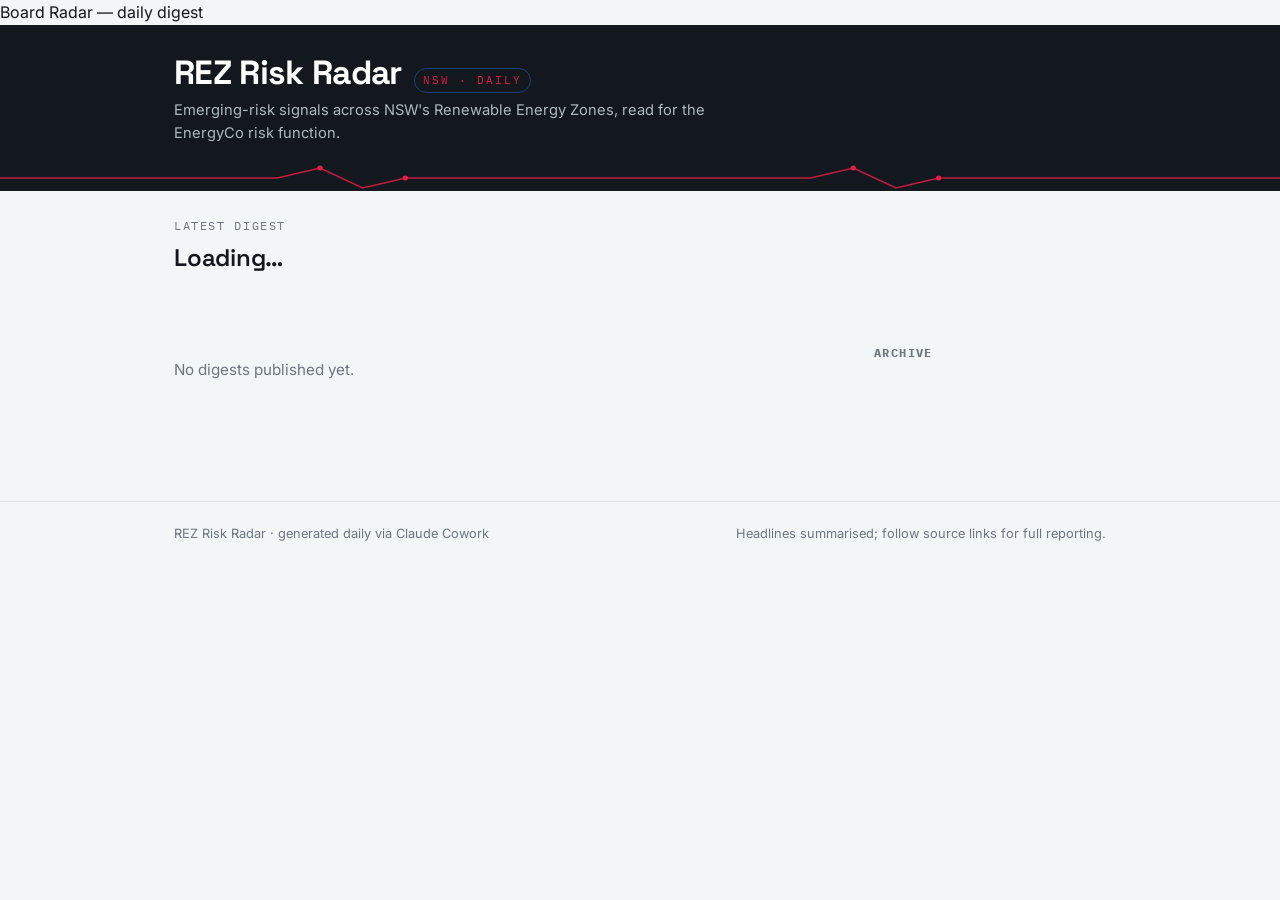
==== index.html @ 26861f56 "Initial Risk, Finance & Board Radar site" ====
<!DOCTYPE html>
<html lang="en-AU">
<head>
  <meta charset="utf-8">
  <meta name="viewport" content="width=device-width, initial-scale=1">
  <title>Risk, Finance <title>REZ Risk Radar — NSW EnergyCo daily digest</title> Board Radar — daily digest</title>
  <meta name="description" content="A daily risk-intelligence digest tracking emerging signals across NSW's Renewable Energy Zones.">
  <link rel="preconnect" href="https://fonts.googleapis.com">
  <link rel="preconnect" href="https://fonts.gstatic.com" crossorigin>
  <link href="https://fonts.googleapis.com/css2?family=Space+Grotesk:wght@500;600;700&family=Inter:wght@400;500;600&family=IBM+Plex+Mono:wght@400;500;600&display=swap" rel="stylesheet">
  <link rel="stylesheet" href="assets/styles.css">
</head>
<body>
  <header class="masthead">
    <div class="wrap">
      <div class="brand">
        <h1 id="brand-title">REZ Risk Radar</h1>
        <span class="mark">NSW · Daily</span>
      </div>
      <p class="tagline" id="tagline">Emerging-risk signals across NSW's Renewable Energy Zones, read for the EnergyCo risk function.</p>
    </div>
    <svg class="voltage" viewBox="0 0 1200 26" preserveAspectRatio="none" aria-hidden="true">
      <path d="M0,13 L260,13 L300,3 L340,23 L380,13 L760,13 L800,3 L840,23 L880,13 L1200,13"/>
      <circle cx="300" cy="3" r="2.5"/><circle cx="380" cy="13" r="2.5"/>
      <circle cx="800" cy="3" r="2.5"/><circle cx="880" cy="13" r="2.5"/>
    </svg>
  </header>

  <main class="wrap">
    <div class="digest-head">
      <div class="eyebrow">Latest digest</div>
      <div class="digest-date" id="digest-date">Loading…</div>
      <p class="posture" id="posture"></p>
      <div class="counts" id="counts"></div>
    </div>

    <div class="shell">
      <div id="body"><div class="loading">Loading signals…</div></div>
      <aside class="rail">
        <h2>Archive</h2>
        <ul class="archive" id="archive"></ul>
      </aside>
    </div>
  </main>

  <footer>
    <div class="wrap">
      <span>REZ Risk Radar · generated daily via Claude Cowork</span>
      <span>Headlines summarised; follow source links for full reporting.</span>
    </div>
  </footer>

  <script src="assets/app.js"></script>
</body>
</html>
---- assets/styles.css ----
/* ============================================================
   REZ Risk Radar — design system
   Display: Space Grotesk · Body: Inter · Data: IBM Plex Mono
   Severity busbar spines + voltage-line masthead motif.
   ============================================================ */

:root {
  --ink:        #12181d;
  --ink-soft:   #3a444d;
  --muted:      #6b7680;
  --paper:      #f3f6f6;
  --surface:    #ffffff;
  --line:       #dce3e3;
  --line-soft:  #e9eeee;

  --accent:     #6b1f3a;   /* deep institutional blue */
  --accent-live:#e11d48;   /* "live wire" cyan-blue    */

  --act:        #b42318;  --act-bg:    #fef3f2;  --act-line:    #fda29b;
  --watch:      #b54708;  --watch-bg:  #fffaeb;  --watch-line:  #fec84b;
  --inform:     #155e75;  --inform-bg: #ecfdff;  --inform-line: #67e8f9;

  --r: 10px;
  --maxw: 980px;
  --shadow: 0 1px 2px rgba(18,24,29,.04), 0 8px 24px -16px rgba(18,24,29,.18);
}

* { box-sizing: border-box; }

html { -webkit-text-size-adjust: 100%; }

body {
  margin: 0;
  background: var(--paper);
  color: var(--ink);
  font-family: "Inter", system-ui, -apple-system, sans-serif;
  font-size: 16px;
  line-height: 1.55;
  -webkit-font-smoothing: antialiased;
}

a { color: var(--accent); text-decoration: none; }
a:hover { color: var(--accent-live); text-decoration: underline; text-underline-offset: 2px; }

:focus-visible { outline: 2px solid var(--accent-live); outline-offset: 2px; border-radius: 3px; }

.wrap { max-width: var(--maxw); margin: 0 auto; padding: 0 24px; }

/* ---------- Masthead ---------- */
.masthead {
  background: var(--ink);
  color: #fff;
  padding: 30px 0 0;
  position: relative;
  overflow: hidden;
}
.masthead .wrap { position: relative; z-index: 2; }
.brand {
  display: flex; align-items: baseline; gap: 12px; flex-wrap: wrap;
}
.brand h1 {
  font-family: "Space Grotesk", sans-serif;
  font-weight: 700;
  font-size: clamp(1.5rem, 4vw, 2.1rem);
  letter-spacing: -.02em;
  margin: 0;
  line-height: 1.05;
}
.brand .mark {
  font-family: "IBM Plex Mono", monospace;
  font-size: .7rem; letter-spacing: .18em; text-transform: uppercase;
  color: var(--accent-live);
  border: 1px solid rgba(45,125,255,.4);
  padding: 3px 8px; border-radius: 999px;
}
.tagline {
  color: #aeb8c0; font-size: .92rem; margin: 6px 0 0;
  max-width: 60ch;
}
/* voltage line motif */
.voltage {
  display: block; width: 100%; height: 26px; margin-top: 20px;
}
.voltage path { stroke: var(--accent-live); stroke-width: 1.5; fill: none; opacity: .85; }
.voltage circle { fill: var(--accent-live); }

/* ---------- Digest header (date + posture) ---------- */
.digest-head { padding: 26px 0 6px; }
.eyebrow {
  font-family: "IBM Plex Mono", monospace;
  font-size: .72rem; letter-spacing: .14em; text-transform: uppercase;
  color: var(--muted);
}
.digest-date {
  font-family: "Space Grotesk", sans-serif; font-weight: 600;
  font-size: clamp(1.15rem, 3vw, 1.5rem); margin: 4px 0 10px; letter-spacing: -.01em;
}
.posture {
  font-size: 1.02rem; color: var(--ink-soft); margin: 0 0 16px; max-width: 70ch;
}

/* counts strip */
.counts { display: flex; gap: 10px; flex-wrap: wrap; margin: 0 0 6px; }
.count {
  display: inline-flex; align-items: baseline; gap: 7px;
  font-family: "IBM Plex Mono", monospace; font-size: .78rem;
  padding: 6px 11px; border-radius: 999px; border: 1px solid var(--line);
  background: var(--surface); text-transform: uppercase; letter-spacing: .08em;
}
.count b { font-size: 1rem; }
.count.act    { color: var(--act);    border-color: var(--act-line); }
.count.watch  { color: var(--watch);  border-color: var(--watch-line); }
.count.inform { color: var(--inform); border-color: var(--inform-line); }

/* ---------- Layout ---------- */
.shell { display: grid; grid-template-columns: 1fr 232px; gap: 40px; padding: 14px 0 80px; }
@media (max-width: 820px) { .shell { grid-template-columns: 1fr; } .rail { order: -1; } }

/* ---------- Sections ---------- */
.section { margin: 26px 0 0; }
.section > h2 {
  font-family: "Space Grotesk", sans-serif; font-size: 1.05rem; font-weight: 600;
  letter-spacing: -.01em; margin: 0 0 12px; padding-bottom: 8px;
  border-bottom: 1px solid var(--line);
  display: flex; align-items: center; justify-content: space-between;
}
.section > h2 .tally { font-family: "IBM Plex Mono", monospace; font-size: .72rem; color: var(--muted); font-weight: 400; }

/* item card with severity busbar spine */
.item {
  position: relative;
  background: var(--surface);
  border: 1px solid var(--line-soft);
  border-radius: var(--r);
  padding: 14px 16px 14px 18px;
  margin: 0 0 10px;
  box-shadow: var(--shadow);
}
.item::before {
  content: ""; position: absolute; left: 0; top: 0; bottom: 0; width: 4px;
  border-radius: var(--r) 0 0 var(--r);
}
.item.act::before    { background: var(--act); }
.item.watch::before  { background: var(--watch); }
.item.inform::before { background: var(--inform); }

.item-top { display: flex; align-items: center; gap: 9px; margin-bottom: 5px; flex-wrap: wrap; }
.sev {
  font-family: "IBM Plex Mono", monospace; font-size: .66rem; font-weight: 600;
  letter-spacing: .1em; text-transform: uppercase; padding: 2px 7px; border-radius: 4px;
}
.sev.act    { color: var(--act);    background: var(--act-bg); }
.sev.watch  { color: var(--watch);  background: var(--watch-bg); }
.sev.inform { color: var(--inform); background: var(--inform-bg); }

.rez-tag {
  font-family: "IBM Plex Mono", monospace; font-size: .66rem; color: var(--accent);
  background: #eef3fc; padding: 2px 7px; border-radius: 4px; letter-spacing: .04em;
}

.item h3 { font-size: 1.02rem; font-weight: 600; margin: 2px 0 5px; line-height: 1.35; letter-spacing: -.01em; }
.item p  { margin: 0 0 8px; color: var(--ink-soft); font-size: .95rem; }
.sowhat {
  font-size: .9rem; color: var(--ink); background: var(--paper);
  border-left: 2px solid var(--line); padding: 7px 11px; border-radius: 0 6px 6px 0; margin: 0 0 9px;
}
.sowhat b { font-family: "IBM Plex Mono", monospace; font-size: .66rem; letter-spacing: .1em; text-transform: uppercase; color: var(--muted); display: block; margin-bottom: 2px; }

.item-meta { display: flex; align-items: center; gap: 8px; flex-wrap: wrap; font-size: .8rem; color: var(--muted); }
.item-meta .src { font-weight: 500; color: var(--ink-soft); }
.paywall { font-family: "IBM Plex Mono", monospace; font-size: .64rem; letter-spacing: .06em; text-transform: uppercase; color: var(--watch); border: 1px solid var(--watch-line); padding: 1px 6px; border-radius: 4px; }

/* ---------- Rail / archive ---------- */
.rail h2 {
  font-family: "IBM Plex Mono", monospace; font-size: .72rem; letter-spacing: .12em;
  text-transform: uppercase; color: var(--muted); margin: 26px 0 12px;
}
.archive { list-style: none; margin: 0; padding: 0; }
.archive li { margin: 0 0 2px; }
.archive a {
  display: flex; justify-content: space-between; align-items: center; gap: 8px;
  padding: 8px 10px; border-radius: 7px; font-size: .85rem; color: var(--ink-soft);
}
.archive a:hover { background: var(--surface); text-decoration: none; }
.archive a.current { background: var(--surface); color: var(--ink); font-weight: 600; box-shadow: var(--shadow); }
.archive .date { font-family: "IBM Plex Mono", monospace; font-size: .78rem; }
.archive .dots { display: inline-flex; gap: 3px; }
.dot { width: 7px; height: 7px; border-radius: 50%; }
.dot.act { background: var(--act); } .dot.watch { background: var(--watch); } .dot.inform { background: var(--inform); }

/* ---------- States / footer ---------- */
.empty, .loading { padding: 40px 0; color: var(--muted); font-size: .95rem; }
.error { padding: 14px 16px; background: var(--act-bg); border: 1px solid var(--act-line); color: var(--act); border-radius: var(--r); font-size: .9rem; }
footer { border-top: 1px solid var(--line); padding: 22px 0 50px; color: var(--muted); font-size: .8rem; }
footer .wrap { display: flex; justify-content: space-between; gap: 16px; flex-wrap: wrap; }

/* fade-up, motion-safe only */
@media (prefers-reduced-motion: no-preference) {
  .item, .section { animation: rise .4s ease both; }
  @keyframes rise { from { opacity: 0; transform: translateY(6px); } to { opacity: 1; transform: none; } }
}
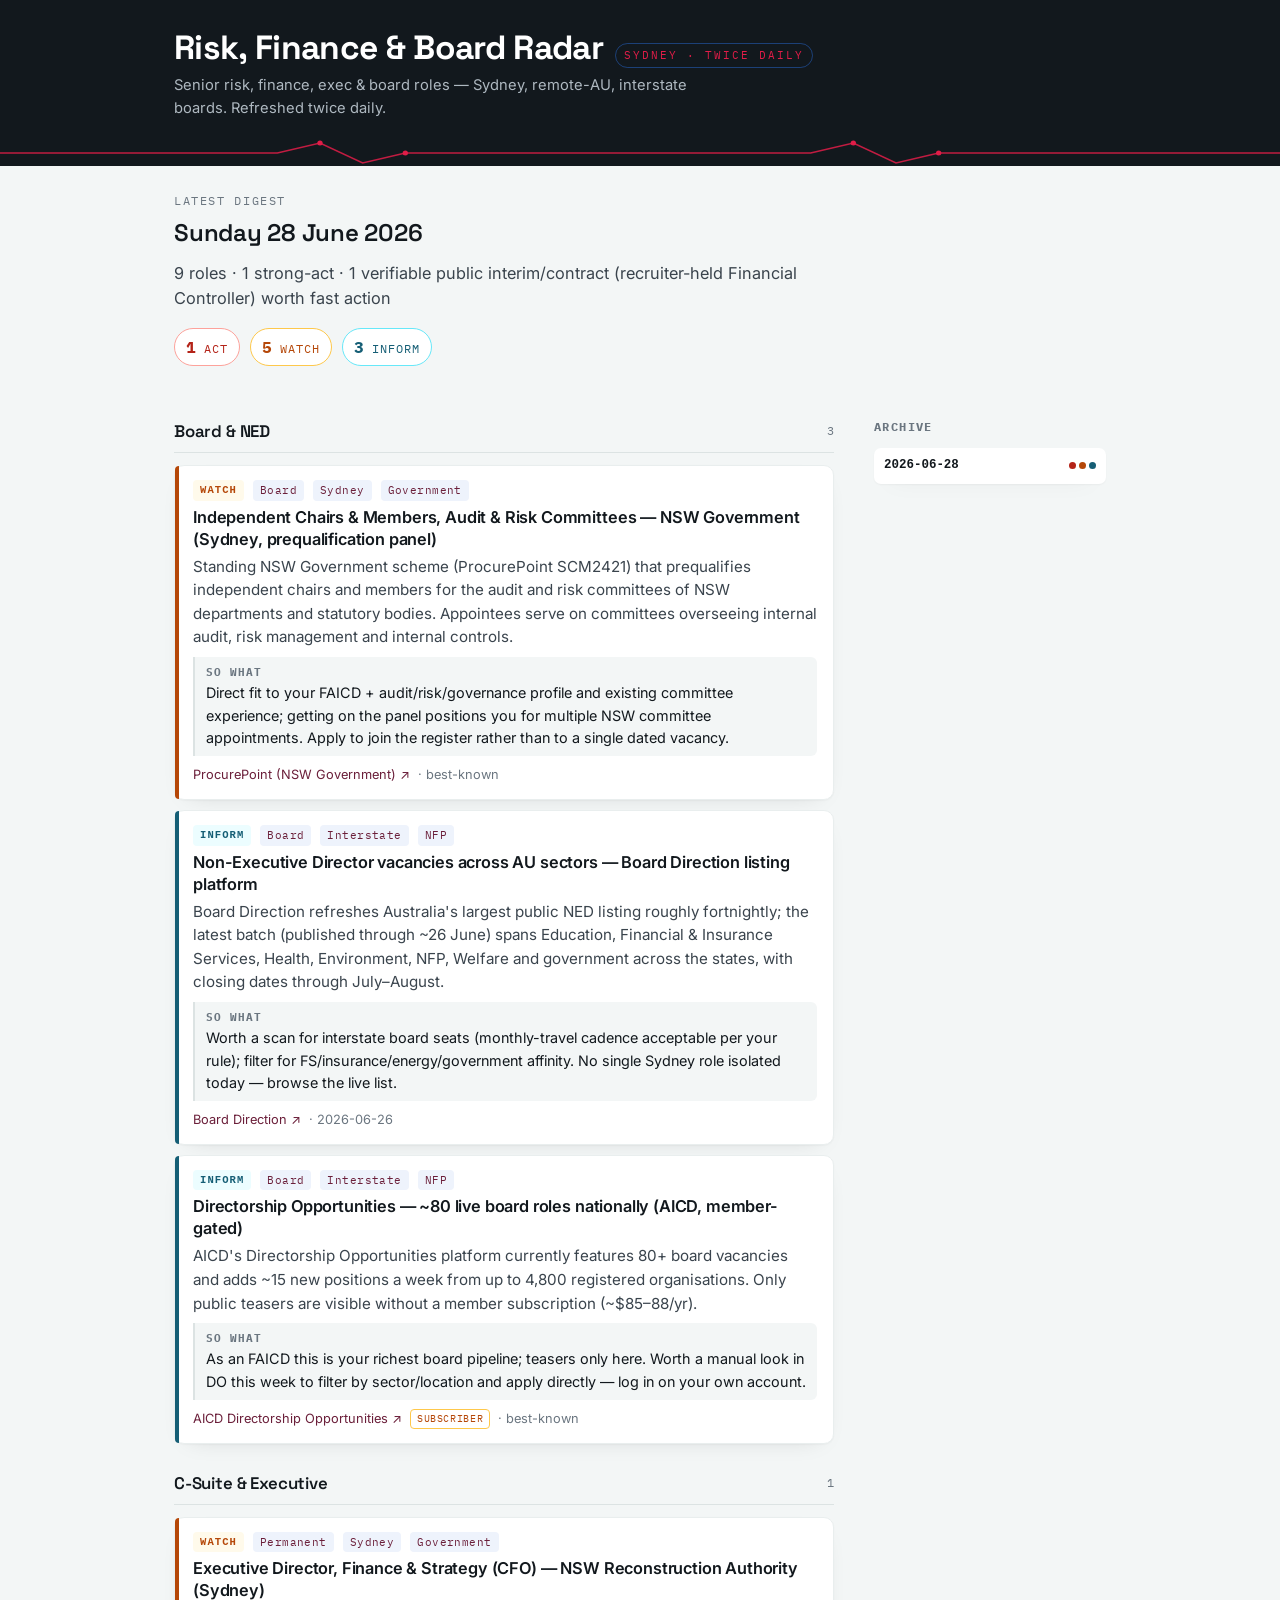
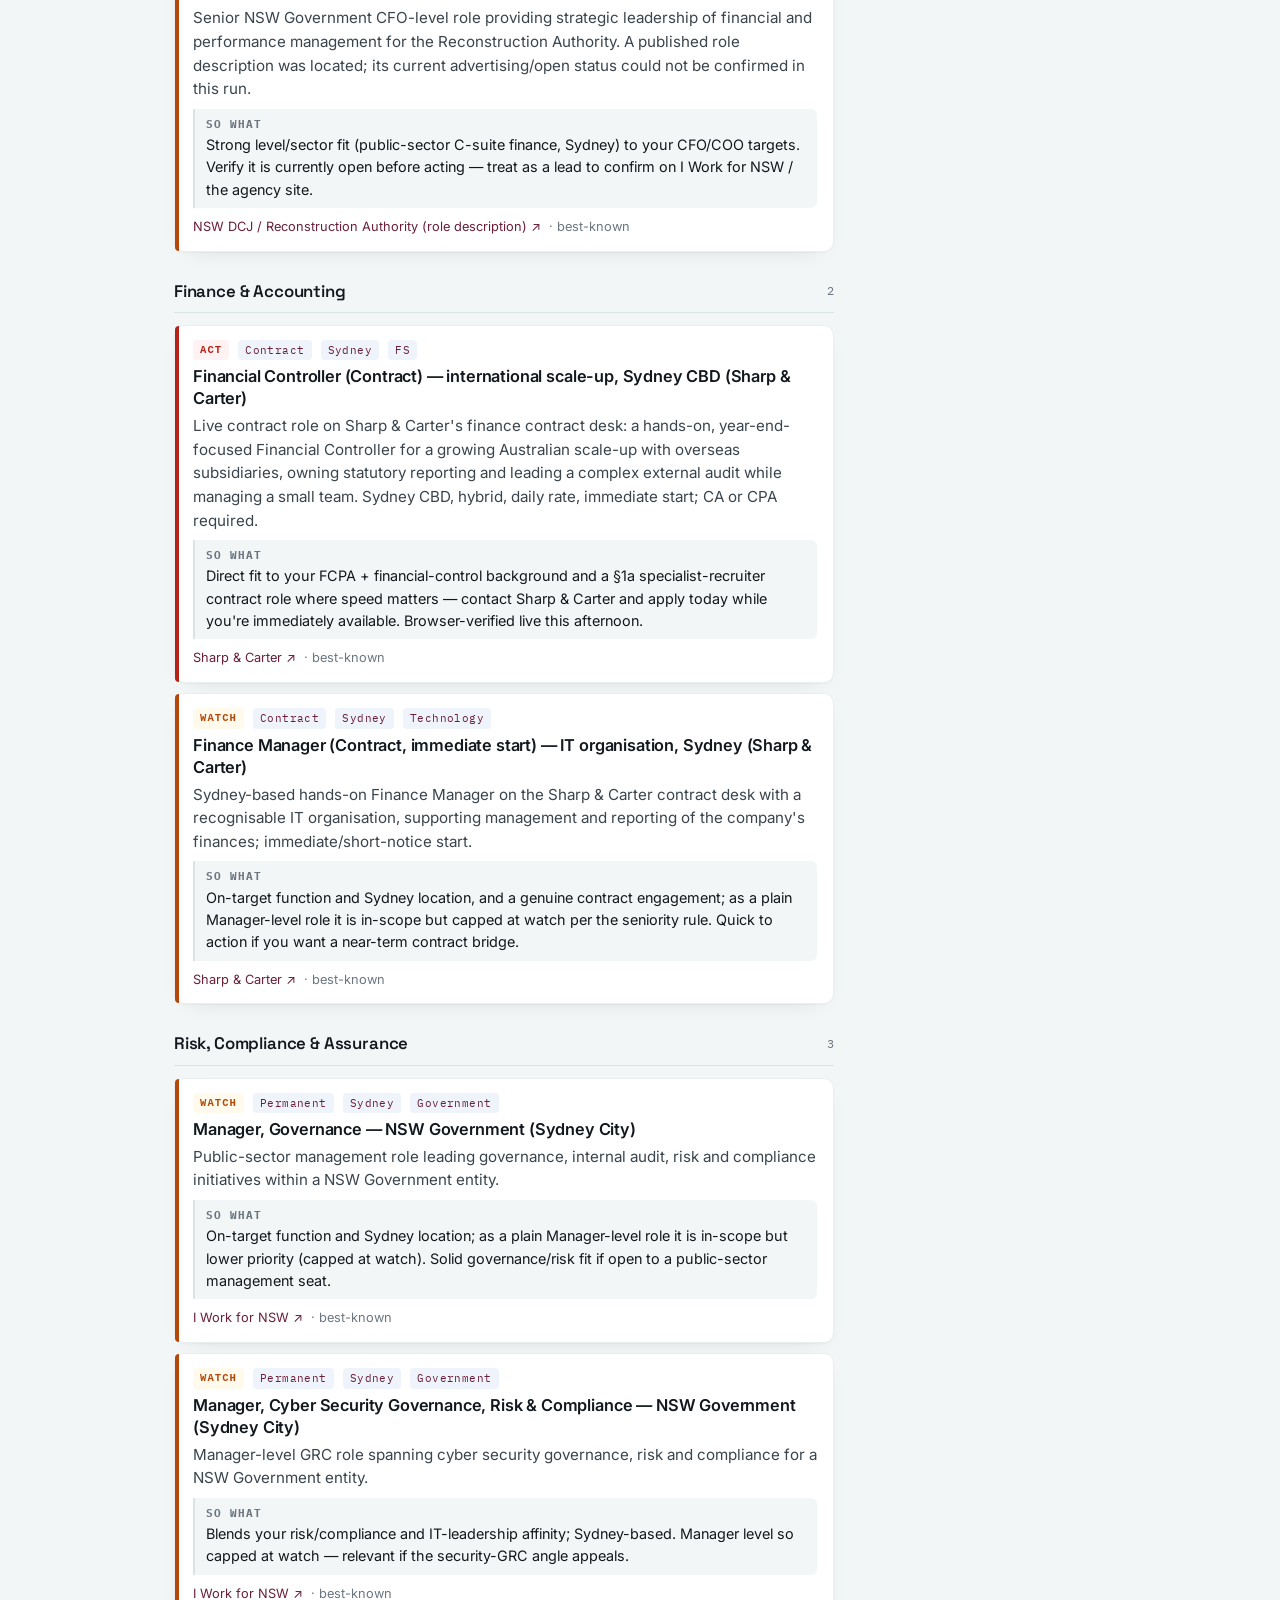
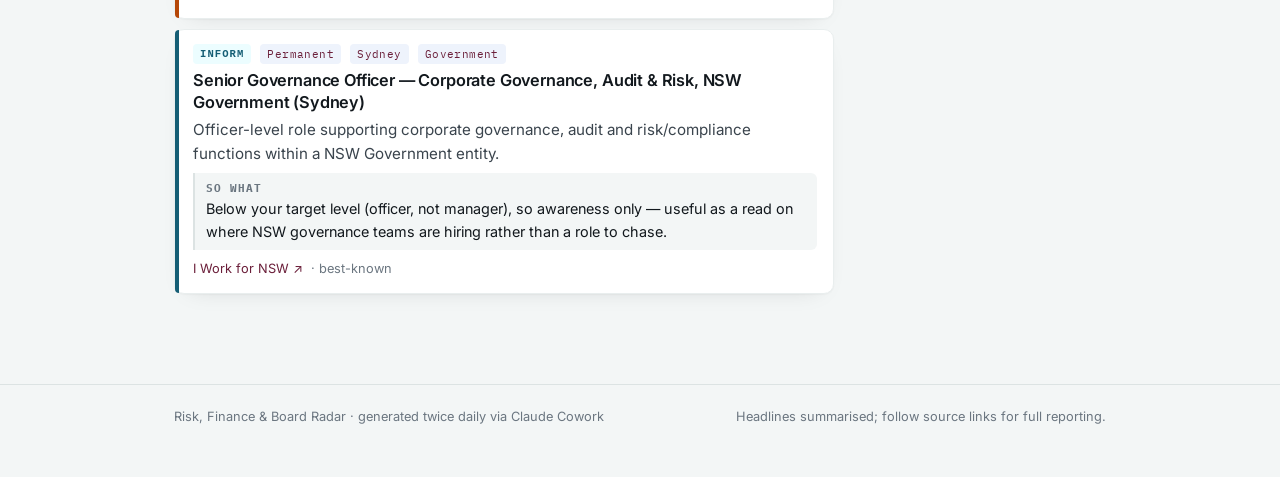
==== commit 79f53e02: "digest: 2026-06-28 (auto)" ====
--- a/index.html
+++ b/index.html
@@ -3,8 +3,8 @@
 <head>
   <meta charset="utf-8">
   <meta name="viewport" content="width=device-width, initial-scale=1">
-  <title>Risk, Finance <title>REZ Risk Radar — NSW EnergyCo daily digest</title> Board Radar — daily digest</title>
-  <meta name="description" content="A daily risk-intelligence digest tracking emerging signals across NSW's Renewable Energy Zones.">
+  <title>Risk, Finance &amp; Board Radar — daily digest</title>
+  <meta name="description" content="A twice-daily scan of senior risk, finance, executive and board roles across Sydney, remote-AU and interstate boards.">
   <link rel="preconnect" href="https://fonts.googleapis.com">
   <link rel="preconnect" href="https://fonts.gstatic.com" crossorigin>
   <link href="https://fonts.googleapis.com/css2?family=Space+Grotesk:wght@500;600;700&family=Inter:wght@400;500;600&family=IBM+Plex+Mono:wght@400;500;600&display=swap" rel="stylesheet">
@@ -14,10 +14,10 @@
   <header class="masthead">
     <div class="wrap">
       <div class="brand">
-        <h1 id="brand-title">REZ Risk Radar</h1>
-        <span class="mark">NSW · Daily</span>
+        <h1 id="brand-title">Risk, Finance &amp; Board Radar</h1>
+        <span class="mark">Sydney · Twice daily</span>
       </div>
-      <p class="tagline" id="tagline">Emerging-risk signals across NSW's Renewable Energy Zones, read for the EnergyCo risk function.</p>
+      <p class="tagline" id="tagline">Senior risk, finance, exec &amp; board roles — Sydney, remote-AU, interstate boards. Refreshed twice daily.</p>
     </div>
     <svg class="voltage" viewBox="0 0 1200 26" preserveAspectRatio="none" aria-hidden="true">
       <path d="M0,13 L260,13 L300,3 L340,23 L380,13 L760,13 L800,3 L840,23 L880,13 L1200,13"/>
@@ -45,7 +45,7 @@
 
   <footer>
     <div class="wrap">
-      <span>REZ Risk Radar · generated daily via Claude Cowork</span>
+      <span>Risk, Finance &amp; Board Radar · generated twice daily via Claude Cowork</span>
       <span>Headlines summarised; follow source links for full reporting.</span>
     </div>
   </footer>
